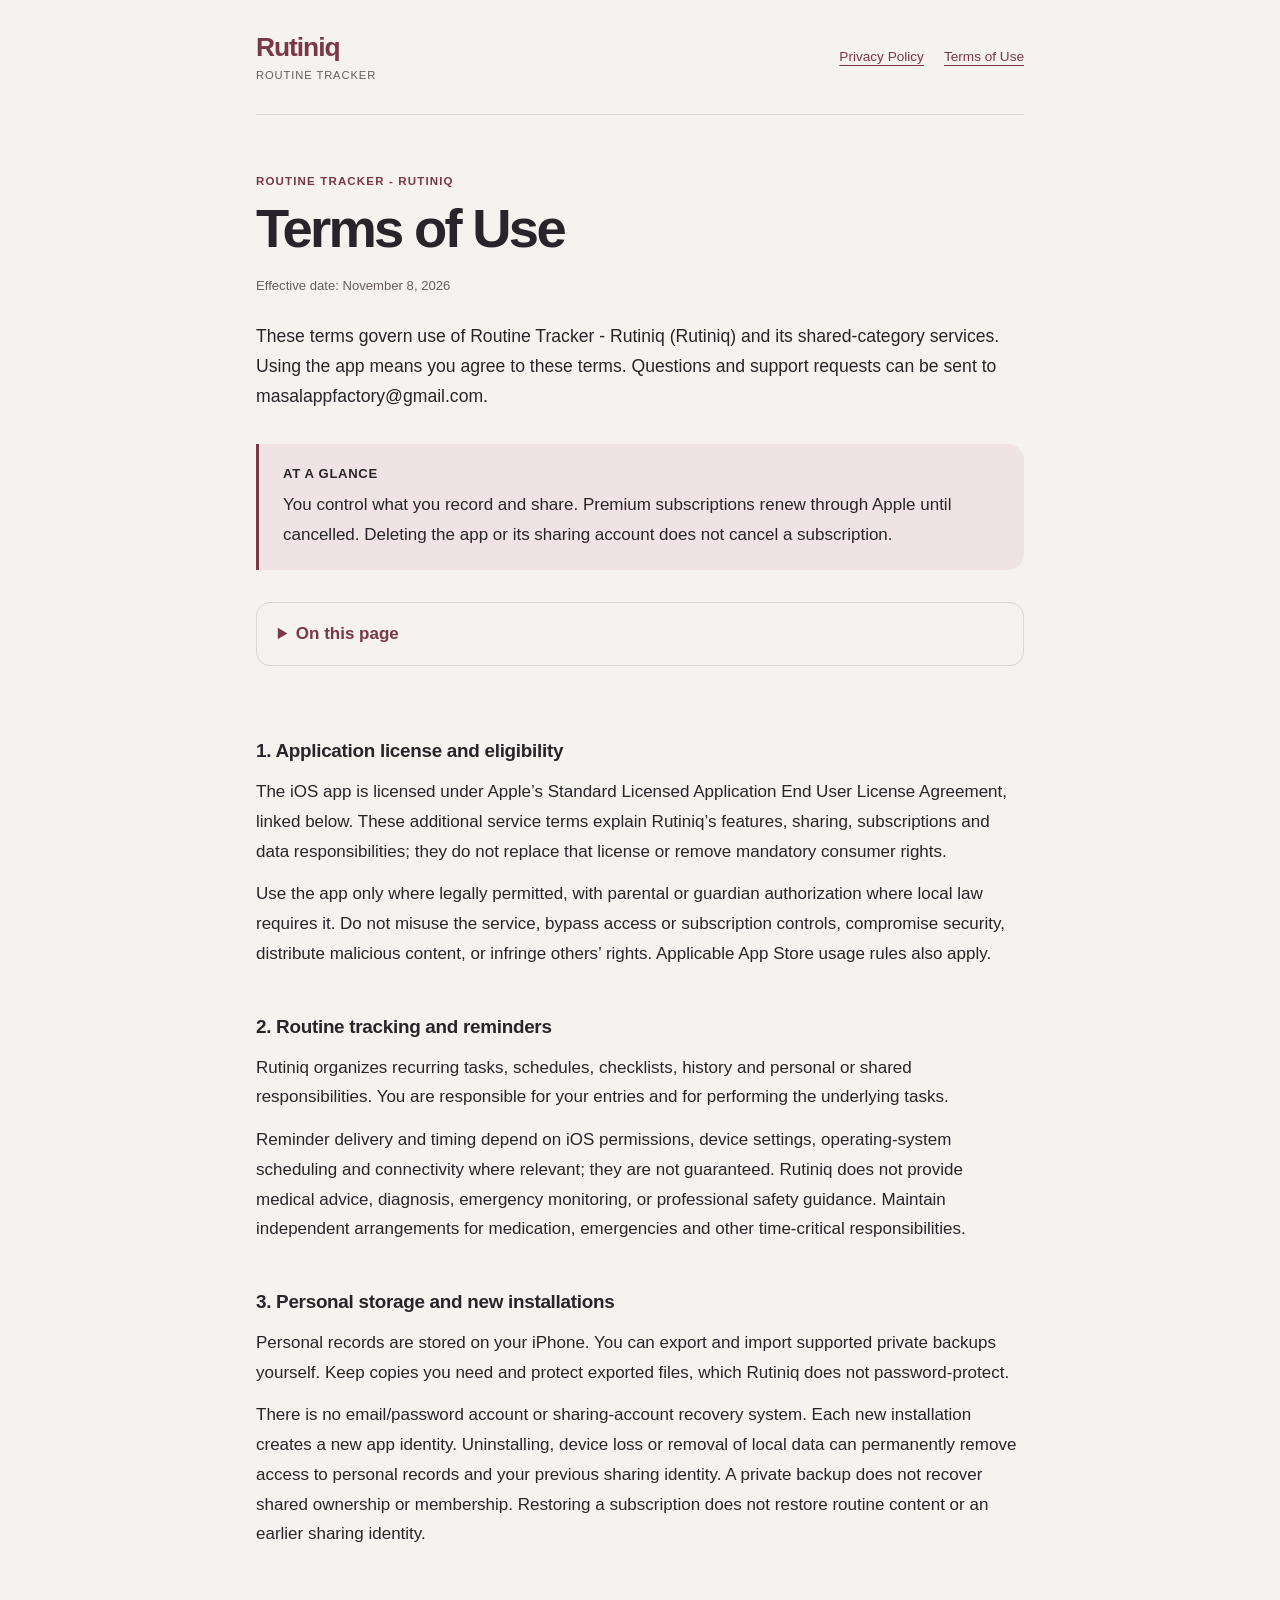
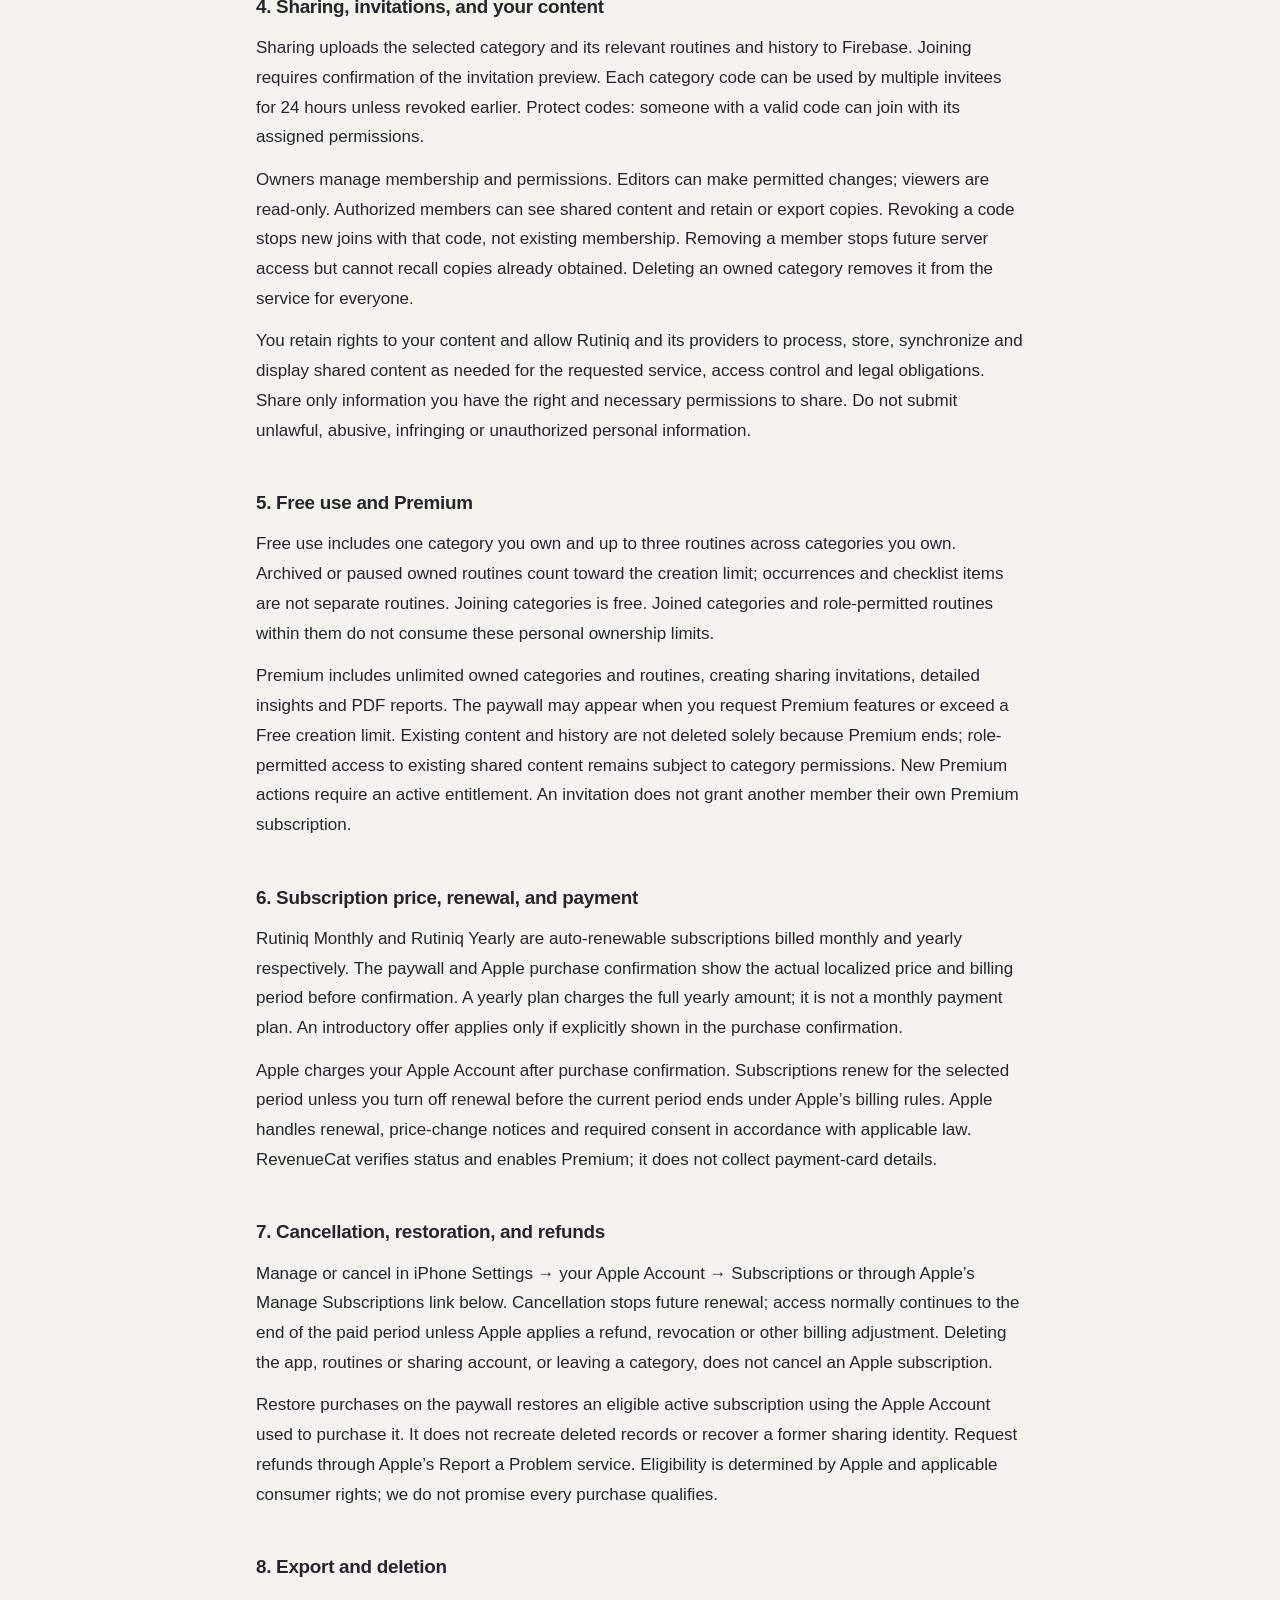
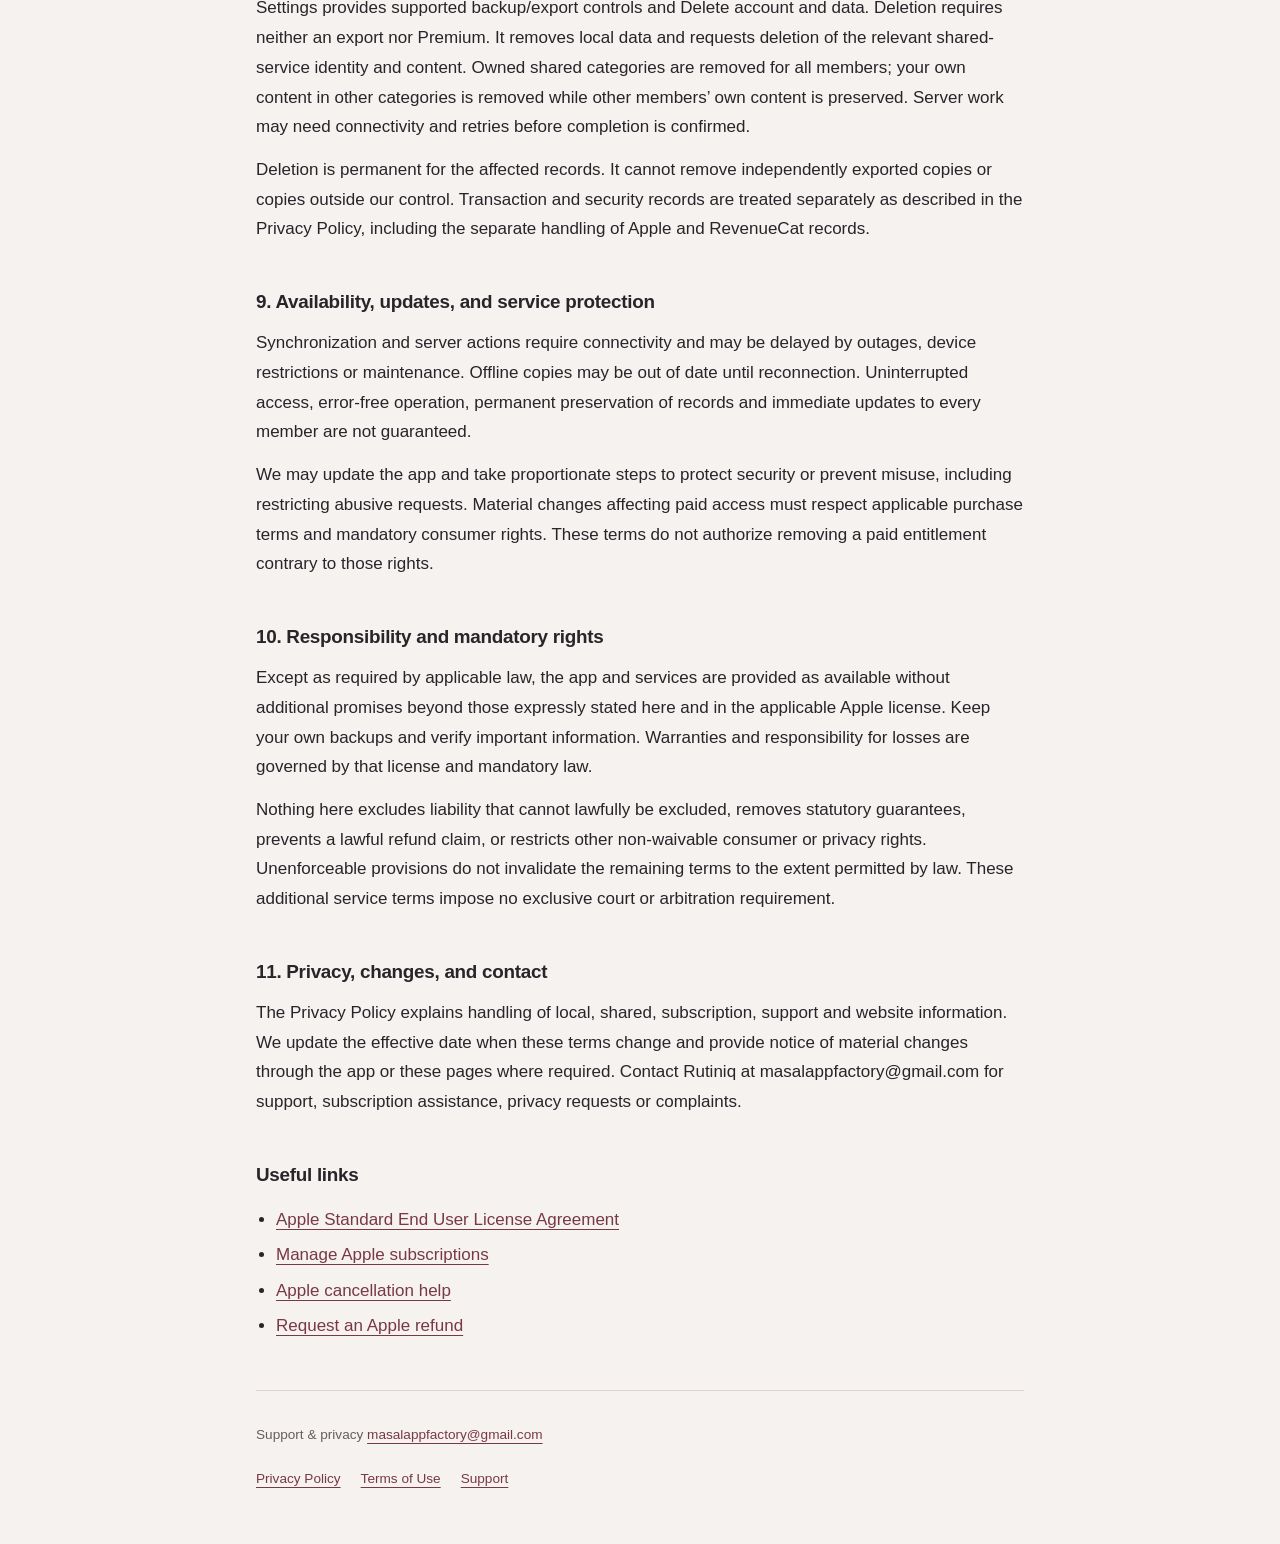
==== terms-of-use.html @ 25b2b16c "Publish complete Rutiniq legal documents and support pages" ====
<!doctype html>
<html lang="en">
<head>
<meta charset="utf-8">
<meta name="viewport" content="width=device-width,initial-scale=1">
<meta name="color-scheme" content="light dark">
<meta name="description" content="These terms govern use of Routine Tracker - Rutiniq (Rutiniq) and its shared-category services. Using the app means you agree to these terms. Questions and support requests can be sent to masalappfactory@gmail.com.">
<meta name="referrer" content="no-referrer">
<title>Terms of Use — Routine Tracker - Rutiniq</title>
<link rel="stylesheet" href="style.css">
</head>
<body>
<a class="skip" href="#main">Skip to content</a>
<header><a class="brand" href="index.html">Rutiniq<span>Routine Tracker</span></a><nav aria-label="Legal documents"><a href="privacy-policy.html">Privacy Policy</a><a href="terms-of-use.html">Terms of Use</a></nav></header>
<main id="main"><p class="eyebrow">Routine Tracker - Rutiniq</p><h1>Terms of Use</h1><p class="date">Effective date: <time datetime="2026-11-08">November 8, 2026</time></p><p class="intro">These terms govern use of Routine Tracker - Rutiniq (Rutiniq) and its shared-category services. Using the app means you agree to these terms. Questions and support requests can be sent to masalappfactory@gmail.com.</p><aside class="summary"><h2>At a glance</h2><p>You control what you record and share. Premium subscriptions renew through Apple until cancelled. Deleting the app or its sharing account does not cancel a subscription.</p></aside><details class="contents"><summary>On this page</summary><ol><li><a href="#license">1. Application license and eligibility</a></li><li><a href="#purpose">2. Routine tracking and reminders</a></li><li><a href="#storage">3. Personal storage and new installations</a></li><li><a href="#sharing">4. Sharing, invitations, and your content</a></li><li><a href="#plans">5. Free use and Premium</a></li><li><a href="#billing">6. Subscription price, renewal, and payment</a></li><li><a href="#cancel">7. Cancellation, restoration, and refunds</a></li><li><a href="#deletion">8. Export and deletion</a></li><li><a href="#availability">9. Availability, updates, and service protection</a></li><li><a href="#rights">10. Responsibility and mandatory rights</a></li><li><a href="#contact">11. Privacy, changes, and contact</a></li></ol></details><section id="license"><h2>1. Application license and eligibility</h2><p>The iOS app is licensed under Apple’s Standard Licensed Application End User License Agreement, linked below. These additional service terms explain Rutiniq’s features, sharing, subscriptions and data responsibilities; they do not replace that license or remove mandatory consumer rights.</p><p>Use the app only where legally permitted, with parental or guardian authorization where local law requires it. Do not misuse the service, bypass access or subscription controls, compromise security, distribute malicious content, or infringe others’ rights. Applicable App Store usage rules also apply.</p></section><section id="purpose"><h2>2. Routine tracking and reminders</h2><p>Rutiniq organizes recurring tasks, schedules, checklists, history and personal or shared responsibilities. You are responsible for your entries and for performing the underlying tasks.</p><p>Reminder delivery and timing depend on iOS permissions, device settings, operating-system scheduling and connectivity where relevant; they are not guaranteed. Rutiniq does not provide medical advice, diagnosis, emergency monitoring, or professional safety guidance. Maintain independent arrangements for medication, emergencies and other time-critical responsibilities.</p></section><section id="storage"><h2>3. Personal storage and new installations</h2><p>Personal records are stored on your iPhone. You can export and import supported private backups yourself. Keep copies you need and protect exported files, which Rutiniq does not password-protect.</p><p>There is no email/password account or sharing-account recovery system. Each new installation creates a new app identity. Uninstalling, device loss or removal of local data can permanently remove access to personal records and your previous sharing identity. A private backup does not recover shared ownership or membership. Restoring a subscription does not restore routine content or an earlier sharing identity.</p></section><section id="sharing"><h2>4. Sharing, invitations, and your content</h2><p>Sharing uploads the selected category and its relevant routines and history to Firebase. Joining requires confirmation of the invitation preview. Each category code can be used by multiple invitees for 24 hours unless revoked earlier. Protect codes: someone with a valid code can join with its assigned permissions.</p><p>Owners manage membership and permissions. Editors can make permitted changes; viewers are read-only. Authorized members can see shared content and retain or export copies. Revoking a code stops new joins with that code, not existing membership. Removing a member stops future server access but cannot recall copies already obtained. Deleting an owned category removes it from the service for everyone.</p><p>You retain rights to your content and allow Rutiniq and its providers to process, store, synchronize and display shared content as needed for the requested service, access control and legal obligations. Share only information you have the right and necessary permissions to share. Do not submit unlawful, abusive, infringing or unauthorized personal information.</p></section><section id="plans"><h2>5. Free use and Premium</h2><p>Free use includes one category you own and up to three routines across categories you own. Archived or paused owned routines count toward the creation limit; occurrences and checklist items are not separate routines. Joining categories is free. Joined categories and role-permitted routines within them do not consume these personal ownership limits.</p><p>Premium includes unlimited owned categories and routines, creating sharing invitations, detailed insights and PDF reports. The paywall may appear when you request Premium features or exceed a Free creation limit. Existing content and history are not deleted solely because Premium ends; role-permitted access to existing shared content remains subject to category permissions. New Premium actions require an active entitlement. An invitation does not grant another member their own Premium subscription.</p></section><section id="billing"><h2>6. Subscription price, renewal, and payment</h2><p>Rutiniq Monthly and Rutiniq Yearly are auto-renewable subscriptions billed monthly and yearly respectively. The paywall and Apple purchase confirmation show the actual localized price and billing period before confirmation. A yearly plan charges the full yearly amount; it is not a monthly payment plan. An introductory offer applies only if explicitly shown in the purchase confirmation.</p><p>Apple charges your Apple Account after purchase confirmation. Subscriptions renew for the selected period unless you turn off renewal before the current period ends under Apple’s billing rules. Apple handles renewal, price-change notices and required consent in accordance with applicable law. RevenueCat verifies status and enables Premium; it does not collect payment-card details.</p></section><section id="cancel"><h2>7. Cancellation, restoration, and refunds</h2><p>Manage or cancel in iPhone Settings → your Apple Account → Subscriptions or through Apple’s Manage Subscriptions link below. Cancellation stops future renewal; access normally continues to the end of the paid period unless Apple applies a refund, revocation or other billing adjustment. Deleting the app, routines or sharing account, or leaving a category, does not cancel an Apple subscription.</p><p>Restore purchases on the paywall restores an eligible active subscription using the Apple Account used to purchase it. It does not recreate deleted records or recover a former sharing identity. Request refunds through Apple’s Report a Problem service. Eligibility is determined by Apple and applicable consumer rights; we do not promise every purchase qualifies.</p></section><section id="deletion"><h2>8. Export and deletion</h2><p>Settings provides supported backup/export controls and Delete account and data. Deletion requires neither an export nor Premium. It removes local data and requests deletion of the relevant shared-service identity and content. Owned shared categories are removed for all members; your own content in other categories is removed while other members’ own content is preserved. Server work may need connectivity and retries before completion is confirmed.</p><p>Deletion is permanent for the affected records. It cannot remove independently exported copies or copies outside our control. Transaction and security records are treated separately as described in the Privacy Policy, including the separate handling of Apple and RevenueCat records.</p></section><section id="availability"><h2>9. Availability, updates, and service protection</h2><p>Synchronization and server actions require connectivity and may be delayed by outages, device restrictions or maintenance. Offline copies may be out of date until reconnection. Uninterrupted access, error-free operation, permanent preservation of records and immediate updates to every member are not guaranteed.</p><p>We may update the app and take proportionate steps to protect security or prevent misuse, including restricting abusive requests. Material changes affecting paid access must respect applicable purchase terms and mandatory consumer rights. These terms do not authorize removing a paid entitlement contrary to those rights.</p></section><section id="rights"><h2>10. Responsibility and mandatory rights</h2><p>Except as required by applicable law, the app and services are provided as available without additional promises beyond those expressly stated here and in the applicable Apple license. Keep your own backups and verify important information. Warranties and responsibility for losses are governed by that license and mandatory law.</p><p>Nothing here excludes liability that cannot lawfully be excluded, removes statutory guarantees, prevents a lawful refund claim, or restricts other non-waivable consumer or privacy rights. Unenforceable provisions do not invalidate the remaining terms to the extent permitted by law. These additional service terms impose no exclusive court or arbitration requirement.</p></section><section id="contact"><h2>11. Privacy, changes, and contact</h2><p>The Privacy Policy explains handling of local, shared, subscription, support and website information. We update the effective date when these terms change and provide notice of material changes through the app or these pages where required. Contact Rutiniq at masalappfactory@gmail.com for support, subscription assistance, privacy requests or complaints.</p></section><section id="useful-links"><h2>Useful links</h2><ul><li><a href="https://www.apple.com/legal/internet-services/itunes/dev/stdeula/" rel="noreferrer">Apple Standard End User License Agreement</a></li><li><a href="https://apps.apple.com/account/subscriptions" rel="noreferrer">Manage Apple subscriptions</a></li><li><a href="https://support.apple.com/en-us/118428" rel="noreferrer">Apple cancellation help</a></li><li><a href="https://reportaproblem.apple.com/" rel="noreferrer">Request an Apple refund</a></li></ul></section></main>
<footer><p>Support &amp; privacy <a href="mailto:masalappfactory@gmail.com">masalappfactory@gmail.com</a></p><nav aria-label="Footer"><a href="privacy-policy.html">Privacy Policy</a><a href="terms-of-use.html">Terms of Use</a><a href="index.html">Support</a></nav></footer>
</body>
</html>
---- style.css ----
:root{color-scheme:light dark;--bg:#f5f2ef;--surface:#fffdfa;--ink:#27252a;--muted:#665c61;--accent:#793846;--line:#ded3d5;--wash:#efe3e5}
*{box-sizing:border-box}html{scroll-padding-top:1.5rem}body{margin:0;background:var(--bg);color:var(--ink);font:17px/1.75 -apple-system,BlinkMacSystemFont,"Segoe UI",sans-serif;-webkit-text-size-adjust:100%}a{color:var(--accent);text-underline-offset:4px;overflow-wrap:anywhere}a:hover{text-decoration-thickness:2px}a:focus-visible,summary:focus-visible{outline:3px solid var(--accent);outline-offset:5px;border-radius:3px}
header,main,footer{width:min(100% - 3rem,48rem);margin-inline:auto}header{display:flex;justify-content:space-between;align-items:center;gap:1rem;padding:2rem 0;border-bottom:1px solid var(--line)}.brand{display:flex;flex-direction:column;font-size:1.65rem;font-weight:750;line-height:1.15;letter-spacing:-.04em;text-decoration:none}.brand span{font-size:.7rem;font-weight:500;letter-spacing:.08em;margin-top:.4rem;text-transform:uppercase;color:var(--muted)}nav{display:flex;gap:1.25rem;flex-wrap:wrap;font-size:.85rem}nav a{padding:.3rem 0}
main{padding:3.5rem 0 2rem}.eyebrow{text-transform:uppercase;letter-spacing:.1em;font-size:.72rem;font-weight:650;color:var(--accent);margin:0 0 .6rem}h1{font-size:clamp(2.2rem,7vw,3.4rem);line-height:1.08;letter-spacing:-.05em;margin:0 0 1rem}h2{font-size:1.18rem;line-height:1.4;letter-spacing:-.015em;margin:0 0 .8rem}p{margin:.8rem 0}p.date{font-size:.82rem;color:var(--muted);margin-bottom:1.5rem}.intro{font-size:1.1rem;line-height:1.7}.summary{background:var(--wash);border-left:3px solid var(--accent);padding:1.3rem 1.5rem;border-radius:0 16px 16px 0;margin:2rem 0}.summary h2{font-size:.82rem;letter-spacing:.05em;text-transform:uppercase;margin:0}.summary p{margin:.45rem 0 0}.contents{border:1px solid var(--line);border-radius:14px;padding:1rem 1.3rem;margin-bottom:2.5rem}.contents summary{cursor:pointer;font-weight:600;color:var(--accent)}.contents ol{list-style:none;padding-left:0;font-size:.9rem}.contents li{margin:.45rem 0}section{padding-top:2rem;scroll-margin-top:1rem}ul{padding-left:1.25rem}li{margin:.35rem 0}footer{padding:2rem 0 3rem;border-top:1px solid var(--line);font-size:.85rem;color:var(--muted)}footer p{margin:0 0 1rem}.document-links{display:grid;grid-template-columns:1fr 1fr;gap:1rem;margin:2rem 0}.document-links>a{padding:1.5rem;background:var(--surface);border:1px solid var(--line);border-radius:18px;text-decoration:none}.document-links p{color:var(--muted);font-size:.95rem}.skip{position:absolute;left:1rem;top:-5rem;padding:.6rem 1rem;background:var(--surface);z-index:1}.skip:focus{top:1rem}
@media(prefers-color-scheme:dark){:root{--bg:#1c1a1c;--surface:#272227;--ink:#f2ede8;--muted:#beb0b6;--accent:#e1acba;--line:#493840;--wash:#35232c}}
@media(max-width:520px){header,main,footer{width:calc(100% - 2.5rem)}header{align-items:flex-start;padding:1.5rem 0;flex-direction:column;gap:1rem}main{padding-top:2.5rem}nav{gap:1rem}.document-links{grid-template-columns:1fr}.summary{padding:1.1rem}}
@media(prefers-reduced-motion:no-preference){html{scroll-behavior:smooth}}
@media print{body{background:white;color:black;font-size:11pt}header,.contents,.skip,footer nav{display:none}main,footer{width:100%;padding-top:0}.summary{background:none;border:1px solid #999}a{color:inherit}section{break-inside:avoid-page}h2{break-after:avoid}}
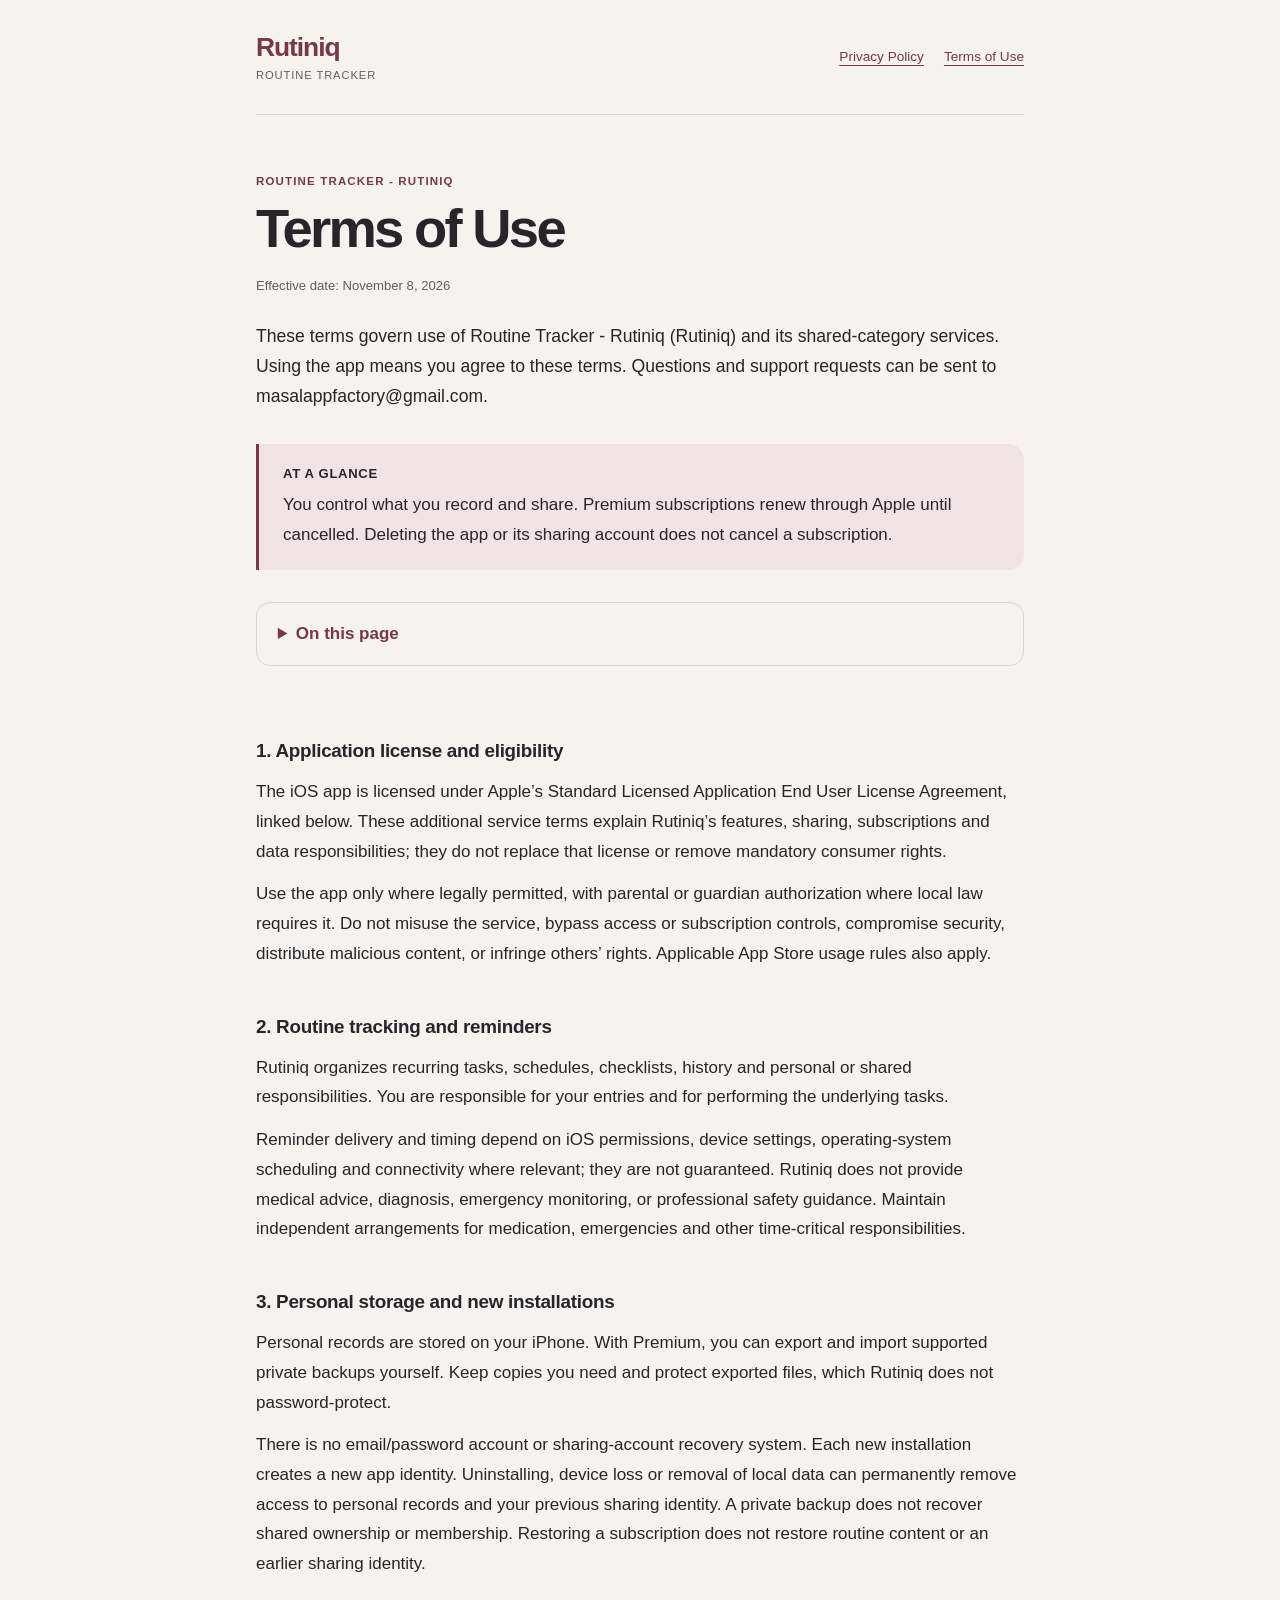
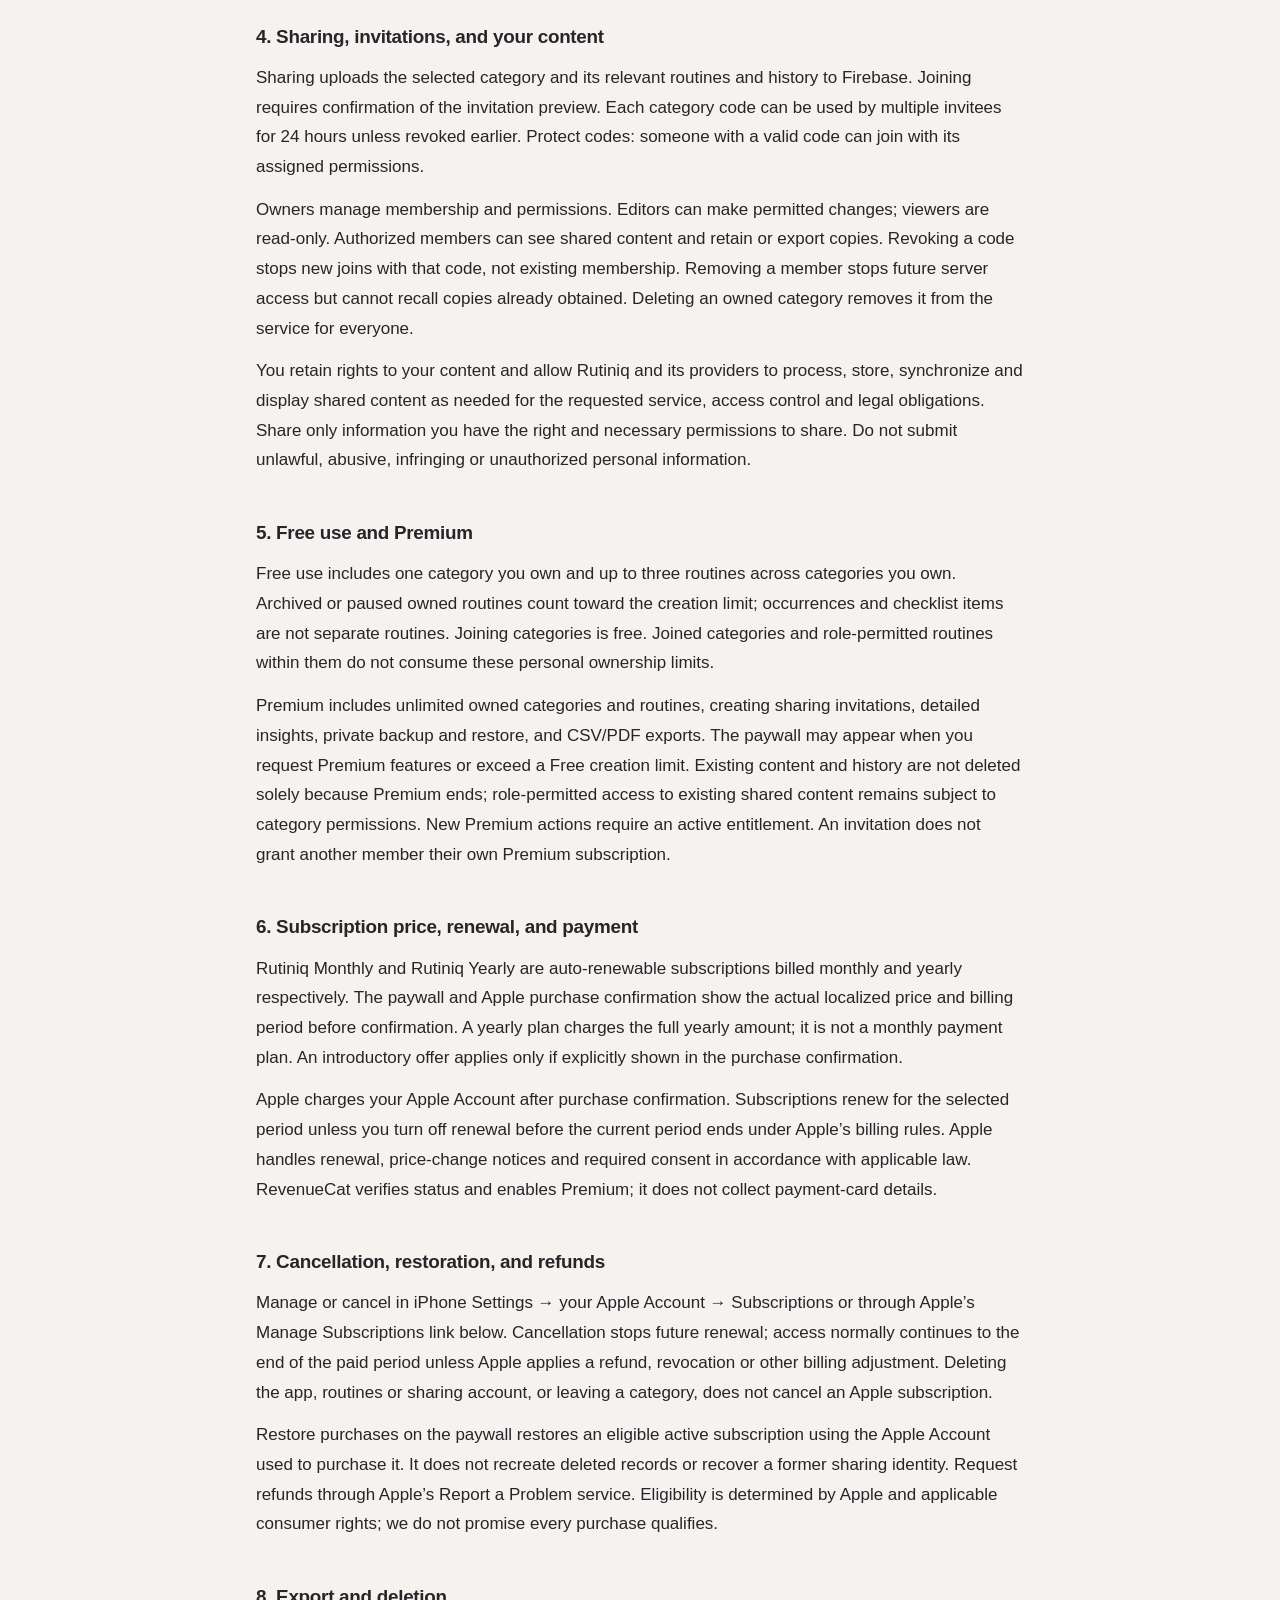
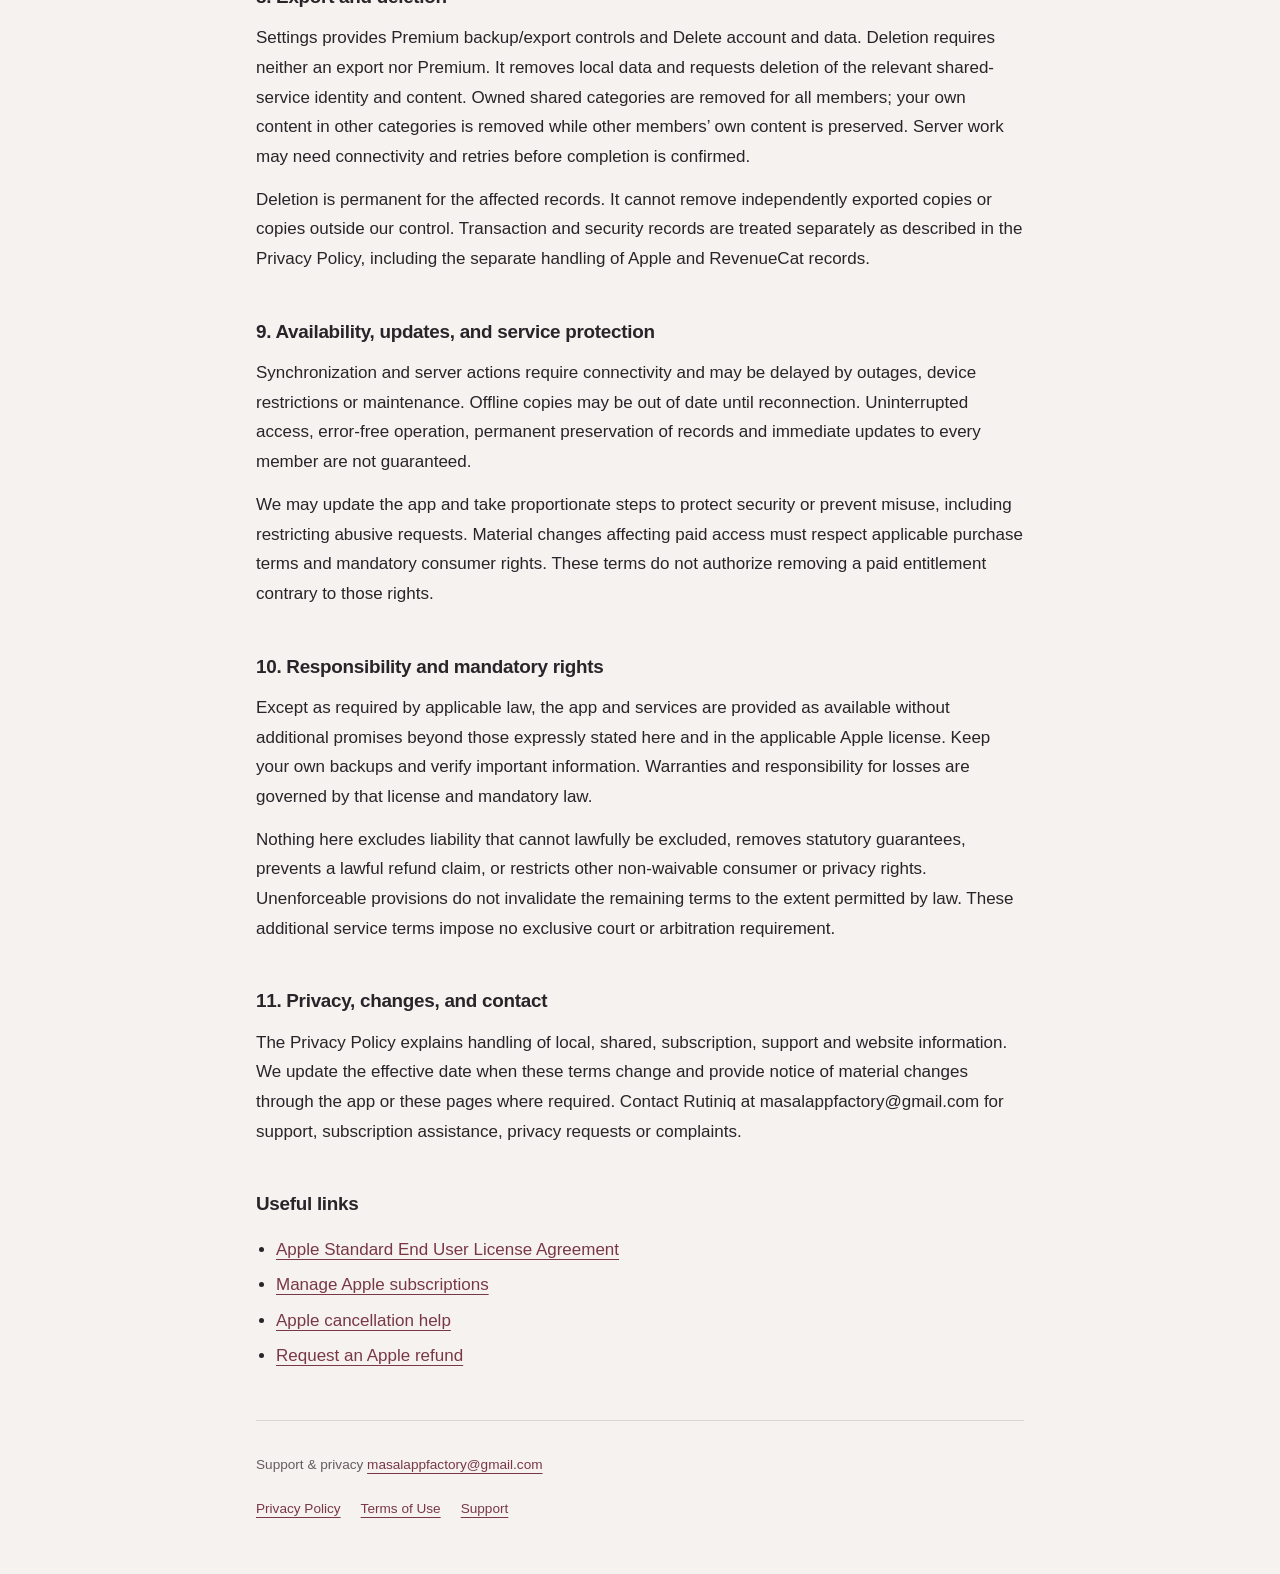
==== commit 744d9ad5: "Clarify Premium backup, restore and CSV access" ====
--- a/terms-of-use.html
+++ b/terms-of-use.html
@@ -12,7 +12,7 @@
 <body>
 <a class="skip" href="#main">Skip to content</a>
 <header><a class="brand" href="index.html">Rutiniq<span>Routine Tracker</span></a><nav aria-label="Legal documents"><a href="privacy-policy.html">Privacy Policy</a><a href="terms-of-use.html">Terms of Use</a></nav></header>
-<main id="main"><p class="eyebrow">Routine Tracker - Rutiniq</p><h1>Terms of Use</h1><p class="date">Effective date: <time datetime="2026-11-08">November 8, 2026</time></p><p class="intro">These terms govern use of Routine Tracker - Rutiniq (Rutiniq) and its shared-category services. Using the app means you agree to these terms. Questions and support requests can be sent to masalappfactory@gmail.com.</p><aside class="summary"><h2>At a glance</h2><p>You control what you record and share. Premium subscriptions renew through Apple until cancelled. Deleting the app or its sharing account does not cancel a subscription.</p></aside><details class="contents"><summary>On this page</summary><ol><li><a href="#license">1. Application license and eligibility</a></li><li><a href="#purpose">2. Routine tracking and reminders</a></li><li><a href="#storage">3. Personal storage and new installations</a></li><li><a href="#sharing">4. Sharing, invitations, and your content</a></li><li><a href="#plans">5. Free use and Premium</a></li><li><a href="#billing">6. Subscription price, renewal, and payment</a></li><li><a href="#cancel">7. Cancellation, restoration, and refunds</a></li><li><a href="#deletion">8. Export and deletion</a></li><li><a href="#availability">9. Availability, updates, and service protection</a></li><li><a href="#rights">10. Responsibility and mandatory rights</a></li><li><a href="#contact">11. Privacy, changes, and contact</a></li></ol></details><section id="license"><h2>1. Application license and eligibility</h2><p>The iOS app is licensed under Apple’s Standard Licensed Application End User License Agreement, linked below. These additional service terms explain Rutiniq’s features, sharing, subscriptions and data responsibilities; they do not replace that license or remove mandatory consumer rights.</p><p>Use the app only where legally permitted, with parental or guardian authorization where local law requires it. Do not misuse the service, bypass access or subscription controls, compromise security, distribute malicious content, or infringe others’ rights. Applicable App Store usage rules also apply.</p></section><section id="purpose"><h2>2. Routine tracking and reminders</h2><p>Rutiniq organizes recurring tasks, schedules, checklists, history and personal or shared responsibilities. You are responsible for your entries and for performing the underlying tasks.</p><p>Reminder delivery and timing depend on iOS permissions, device settings, operating-system scheduling and connectivity where relevant; they are not guaranteed. Rutiniq does not provide medical advice, diagnosis, emergency monitoring, or professional safety guidance. Maintain independent arrangements for medication, emergencies and other time-critical responsibilities.</p></section><section id="storage"><h2>3. Personal storage and new installations</h2><p>Personal records are stored on your iPhone. You can export and import supported private backups yourself. Keep copies you need and protect exported files, which Rutiniq does not password-protect.</p><p>There is no email/password account or sharing-account recovery system. Each new installation creates a new app identity. Uninstalling, device loss or removal of local data can permanently remove access to personal records and your previous sharing identity. A private backup does not recover shared ownership or membership. Restoring a subscription does not restore routine content or an earlier sharing identity.</p></section><section id="sharing"><h2>4. Sharing, invitations, and your content</h2><p>Sharing uploads the selected category and its relevant routines and history to Firebase. Joining requires confirmation of the invitation preview. Each category code can be used by multiple invitees for 24 hours unless revoked earlier. Protect codes: someone with a valid code can join with its assigned permissions.</p><p>Owners manage membership and permissions. Editors can make permitted changes; viewers are read-only. Authorized members can see shared content and retain or export copies. Revoking a code stops new joins with that code, not existing membership. Removing a member stops future server access but cannot recall copies already obtained. Deleting an owned category removes it from the service for everyone.</p><p>You retain rights to your content and allow Rutiniq and its providers to process, store, synchronize and display shared content as needed for the requested service, access control and legal obligations. Share only information you have the right and necessary permissions to share. Do not submit unlawful, abusive, infringing or unauthorized personal information.</p></section><section id="plans"><h2>5. Free use and Premium</h2><p>Free use includes one category you own and up to three routines across categories you own. Archived or paused owned routines count toward the creation limit; occurrences and checklist items are not separate routines. Joining categories is free. Joined categories and role-permitted routines within them do not consume these personal ownership limits.</p><p>Premium includes unlimited owned categories and routines, creating sharing invitations, detailed insights and PDF reports. The paywall may appear when you request Premium features or exceed a Free creation limit. Existing content and history are not deleted solely because Premium ends; role-permitted access to existing shared content remains subject to category permissions. New Premium actions require an active entitlement. An invitation does not grant another member their own Premium subscription.</p></section><section id="billing"><h2>6. Subscription price, renewal, and payment</h2><p>Rutiniq Monthly and Rutiniq Yearly are auto-renewable subscriptions billed monthly and yearly respectively. The paywall and Apple purchase confirmation show the actual localized price and billing period before confirmation. A yearly plan charges the full yearly amount; it is not a monthly payment plan. An introductory offer applies only if explicitly shown in the purchase confirmation.</p><p>Apple charges your Apple Account after purchase confirmation. Subscriptions renew for the selected period unless you turn off renewal before the current period ends under Apple’s billing rules. Apple handles renewal, price-change notices and required consent in accordance with applicable law. RevenueCat verifies status and enables Premium; it does not collect payment-card details.</p></section><section id="cancel"><h2>7. Cancellation, restoration, and refunds</h2><p>Manage or cancel in iPhone Settings → your Apple Account → Subscriptions or through Apple’s Manage Subscriptions link below. Cancellation stops future renewal; access normally continues to the end of the paid period unless Apple applies a refund, revocation or other billing adjustment. Deleting the app, routines or sharing account, or leaving a category, does not cancel an Apple subscription.</p><p>Restore purchases on the paywall restores an eligible active subscription using the Apple Account used to purchase it. It does not recreate deleted records or recover a former sharing identity. Request refunds through Apple’s Report a Problem service. Eligibility is determined by Apple and applicable consumer rights; we do not promise every purchase qualifies.</p></section><section id="deletion"><h2>8. Export and deletion</h2><p>Settings provides supported backup/export controls and Delete account and data. Deletion requires neither an export nor Premium. It removes local data and requests deletion of the relevant shared-service identity and content. Owned shared categories are removed for all members; your own content in other categories is removed while other members’ own content is preserved. Server work may need connectivity and retries before completion is confirmed.</p><p>Deletion is permanent for the affected records. It cannot remove independently exported copies or copies outside our control. Transaction and security records are treated separately as described in the Privacy Policy, including the separate handling of Apple and RevenueCat records.</p></section><section id="availability"><h2>9. Availability, updates, and service protection</h2><p>Synchronization and server actions require connectivity and may be delayed by outages, device restrictions or maintenance. Offline copies may be out of date until reconnection. Uninterrupted access, error-free operation, permanent preservation of records and immediate updates to every member are not guaranteed.</p><p>We may update the app and take proportionate steps to protect security or prevent misuse, including restricting abusive requests. Material changes affecting paid access must respect applicable purchase terms and mandatory consumer rights. These terms do not authorize removing a paid entitlement contrary to those rights.</p></section><section id="rights"><h2>10. Responsibility and mandatory rights</h2><p>Except as required by applicable law, the app and services are provided as available without additional promises beyond those expressly stated here and in the applicable Apple license. Keep your own backups and verify important information. Warranties and responsibility for losses are governed by that license and mandatory law.</p><p>Nothing here excludes liability that cannot lawfully be excluded, removes statutory guarantees, prevents a lawful refund claim, or restricts other non-waivable consumer or privacy rights. Unenforceable provisions do not invalidate the remaining terms to the extent permitted by law. These additional service terms impose no exclusive court or arbitration requirement.</p></section><section id="contact"><h2>11. Privacy, changes, and contact</h2><p>The Privacy Policy explains handling of local, shared, subscription, support and website information. We update the effective date when these terms change and provide notice of material changes through the app or these pages where required. Contact Rutiniq at masalappfactory@gmail.com for support, subscription assistance, privacy requests or complaints.</p></section><section id="useful-links"><h2>Useful links</h2><ul><li><a href="https://www.apple.com/legal/internet-services/itunes/dev/stdeula/" rel="noreferrer">Apple Standard End User License Agreement</a></li><li><a href="https://apps.apple.com/account/subscriptions" rel="noreferrer">Manage Apple subscriptions</a></li><li><a href="https://support.apple.com/en-us/118428" rel="noreferrer">Apple cancellation help</a></li><li><a href="https://reportaproblem.apple.com/" rel="noreferrer">Request an Apple refund</a></li></ul></section></main>
+<main id="main"><p class="eyebrow">Routine Tracker - Rutiniq</p><h1>Terms of Use</h1><p class="date">Effective date: <time datetime="2026-11-08">November 8, 2026</time></p><p class="intro">These terms govern use of Routine Tracker - Rutiniq (Rutiniq) and its shared-category services. Using the app means you agree to these terms. Questions and support requests can be sent to masalappfactory@gmail.com.</p><aside class="summary"><h2>At a glance</h2><p>You control what you record and share. Premium subscriptions renew through Apple until cancelled. Deleting the app or its sharing account does not cancel a subscription.</p></aside><details class="contents"><summary>On this page</summary><ol><li><a href="#license">1. Application license and eligibility</a></li><li><a href="#purpose">2. Routine tracking and reminders</a></li><li><a href="#storage">3. Personal storage and new installations</a></li><li><a href="#sharing">4. Sharing, invitations, and your content</a></li><li><a href="#plans">5. Free use and Premium</a></li><li><a href="#billing">6. Subscription price, renewal, and payment</a></li><li><a href="#cancel">7. Cancellation, restoration, and refunds</a></li><li><a href="#deletion">8. Export and deletion</a></li><li><a href="#availability">9. Availability, updates, and service protection</a></li><li><a href="#rights">10. Responsibility and mandatory rights</a></li><li><a href="#contact">11. Privacy, changes, and contact</a></li></ol></details><section id="license"><h2>1. Application license and eligibility</h2><p>The iOS app is licensed under Apple’s Standard Licensed Application End User License Agreement, linked below. These additional service terms explain Rutiniq’s features, sharing, subscriptions and data responsibilities; they do not replace that license or remove mandatory consumer rights.</p><p>Use the app only where legally permitted, with parental or guardian authorization where local law requires it. Do not misuse the service, bypass access or subscription controls, compromise security, distribute malicious content, or infringe others’ rights. Applicable App Store usage rules also apply.</p></section><section id="purpose"><h2>2. Routine tracking and reminders</h2><p>Rutiniq organizes recurring tasks, schedules, checklists, history and personal or shared responsibilities. You are responsible for your entries and for performing the underlying tasks.</p><p>Reminder delivery and timing depend on iOS permissions, device settings, operating-system scheduling and connectivity where relevant; they are not guaranteed. Rutiniq does not provide medical advice, diagnosis, emergency monitoring, or professional safety guidance. Maintain independent arrangements for medication, emergencies and other time-critical responsibilities.</p></section><section id="storage"><h2>3. Personal storage and new installations</h2><p>Personal records are stored on your iPhone. With Premium, you can export and import supported private backups yourself. Keep copies you need and protect exported files, which Rutiniq does not password-protect.</p><p>There is no email/password account or sharing-account recovery system. Each new installation creates a new app identity. Uninstalling, device loss or removal of local data can permanently remove access to personal records and your previous sharing identity. A private backup does not recover shared ownership or membership. Restoring a subscription does not restore routine content or an earlier sharing identity.</p></section><section id="sharing"><h2>4. Sharing, invitations, and your content</h2><p>Sharing uploads the selected category and its relevant routines and history to Firebase. Joining requires confirmation of the invitation preview. Each category code can be used by multiple invitees for 24 hours unless revoked earlier. Protect codes: someone with a valid code can join with its assigned permissions.</p><p>Owners manage membership and permissions. Editors can make permitted changes; viewers are read-only. Authorized members can see shared content and retain or export copies. Revoking a code stops new joins with that code, not existing membership. Removing a member stops future server access but cannot recall copies already obtained. Deleting an owned category removes it from the service for everyone.</p><p>You retain rights to your content and allow Rutiniq and its providers to process, store, synchronize and display shared content as needed for the requested service, access control and legal obligations. Share only information you have the right and necessary permissions to share. Do not submit unlawful, abusive, infringing or unauthorized personal information.</p></section><section id="plans"><h2>5. Free use and Premium</h2><p>Free use includes one category you own and up to three routines across categories you own. Archived or paused owned routines count toward the creation limit; occurrences and checklist items are not separate routines. Joining categories is free. Joined categories and role-permitted routines within them do not consume these personal ownership limits.</p><p>Premium includes unlimited owned categories and routines, creating sharing invitations, detailed insights, private backup and restore, and CSV/PDF exports. The paywall may appear when you request Premium features or exceed a Free creation limit. Existing content and history are not deleted solely because Premium ends; role-permitted access to existing shared content remains subject to category permissions. New Premium actions require an active entitlement. An invitation does not grant another member their own Premium subscription.</p></section><section id="billing"><h2>6. Subscription price, renewal, and payment</h2><p>Rutiniq Monthly and Rutiniq Yearly are auto-renewable subscriptions billed monthly and yearly respectively. The paywall and Apple purchase confirmation show the actual localized price and billing period before confirmation. A yearly plan charges the full yearly amount; it is not a monthly payment plan. An introductory offer applies only if explicitly shown in the purchase confirmation.</p><p>Apple charges your Apple Account after purchase confirmation. Subscriptions renew for the selected period unless you turn off renewal before the current period ends under Apple’s billing rules. Apple handles renewal, price-change notices and required consent in accordance with applicable law. RevenueCat verifies status and enables Premium; it does not collect payment-card details.</p></section><section id="cancel"><h2>7. Cancellation, restoration, and refunds</h2><p>Manage or cancel in iPhone Settings → your Apple Account → Subscriptions or through Apple’s Manage Subscriptions link below. Cancellation stops future renewal; access normally continues to the end of the paid period unless Apple applies a refund, revocation or other billing adjustment. Deleting the app, routines or sharing account, or leaving a category, does not cancel an Apple subscription.</p><p>Restore purchases on the paywall restores an eligible active subscription using the Apple Account used to purchase it. It does not recreate deleted records or recover a former sharing identity. Request refunds through Apple’s Report a Problem service. Eligibility is determined by Apple and applicable consumer rights; we do not promise every purchase qualifies.</p></section><section id="deletion"><h2>8. Export and deletion</h2><p>Settings provides Premium backup/export controls and Delete account and data. Deletion requires neither an export nor Premium. It removes local data and requests deletion of the relevant shared-service identity and content. Owned shared categories are removed for all members; your own content in other categories is removed while other members’ own content is preserved. Server work may need connectivity and retries before completion is confirmed.</p><p>Deletion is permanent for the affected records. It cannot remove independently exported copies or copies outside our control. Transaction and security records are treated separately as described in the Privacy Policy, including the separate handling of Apple and RevenueCat records.</p></section><section id="availability"><h2>9. Availability, updates, and service protection</h2><p>Synchronization and server actions require connectivity and may be delayed by outages, device restrictions or maintenance. Offline copies may be out of date until reconnection. Uninterrupted access, error-free operation, permanent preservation of records and immediate updates to every member are not guaranteed.</p><p>We may update the app and take proportionate steps to protect security or prevent misuse, including restricting abusive requests. Material changes affecting paid access must respect applicable purchase terms and mandatory consumer rights. These terms do not authorize removing a paid entitlement contrary to those rights.</p></section><section id="rights"><h2>10. Responsibility and mandatory rights</h2><p>Except as required by applicable law, the app and services are provided as available without additional promises beyond those expressly stated here and in the applicable Apple license. Keep your own backups and verify important information. Warranties and responsibility for losses are governed by that license and mandatory law.</p><p>Nothing here excludes liability that cannot lawfully be excluded, removes statutory guarantees, prevents a lawful refund claim, or restricts other non-waivable consumer or privacy rights. Unenforceable provisions do not invalidate the remaining terms to the extent permitted by law. These additional service terms impose no exclusive court or arbitration requirement.</p></section><section id="contact"><h2>11. Privacy, changes, and contact</h2><p>The Privacy Policy explains handling of local, shared, subscription, support and website information. We update the effective date when these terms change and provide notice of material changes through the app or these pages where required. Contact Rutiniq at masalappfactory@gmail.com for support, subscription assistance, privacy requests or complaints.</p></section><section id="useful-links"><h2>Useful links</h2><ul><li><a href="https://www.apple.com/legal/internet-services/itunes/dev/stdeula/" rel="noreferrer">Apple Standard End User License Agreement</a></li><li><a href="https://apps.apple.com/account/subscriptions" rel="noreferrer">Manage Apple subscriptions</a></li><li><a href="https://support.apple.com/en-us/118428" rel="noreferrer">Apple cancellation help</a></li><li><a href="https://reportaproblem.apple.com/" rel="noreferrer">Request an Apple refund</a></li></ul></section></main>
 <footer><p>Support &amp; privacy <a href="mailto:masalappfactory@gmail.com">masalappfactory@gmail.com</a></p><nav aria-label="Footer"><a href="privacy-policy.html">Privacy Policy</a><a href="terms-of-use.html">Terms of Use</a><a href="index.html">Support</a></nav></footer>
 </body>
 </html>
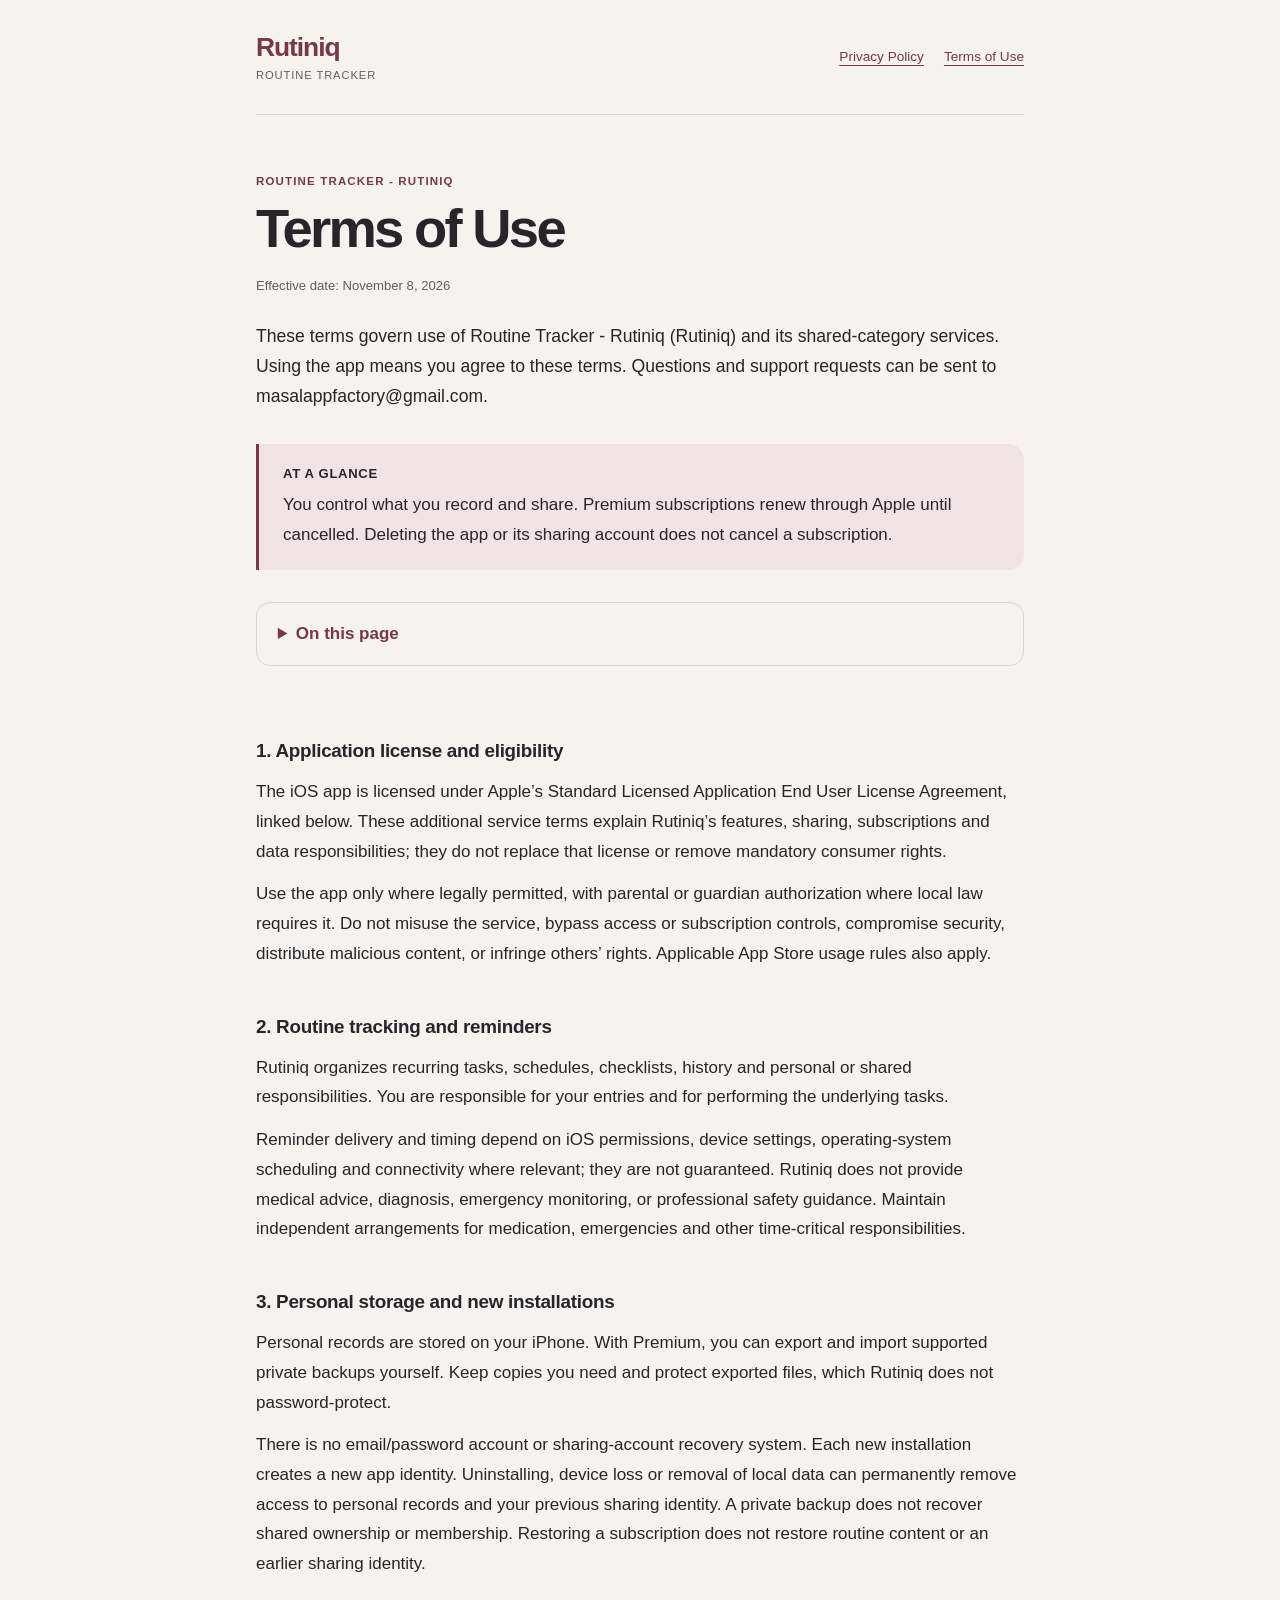
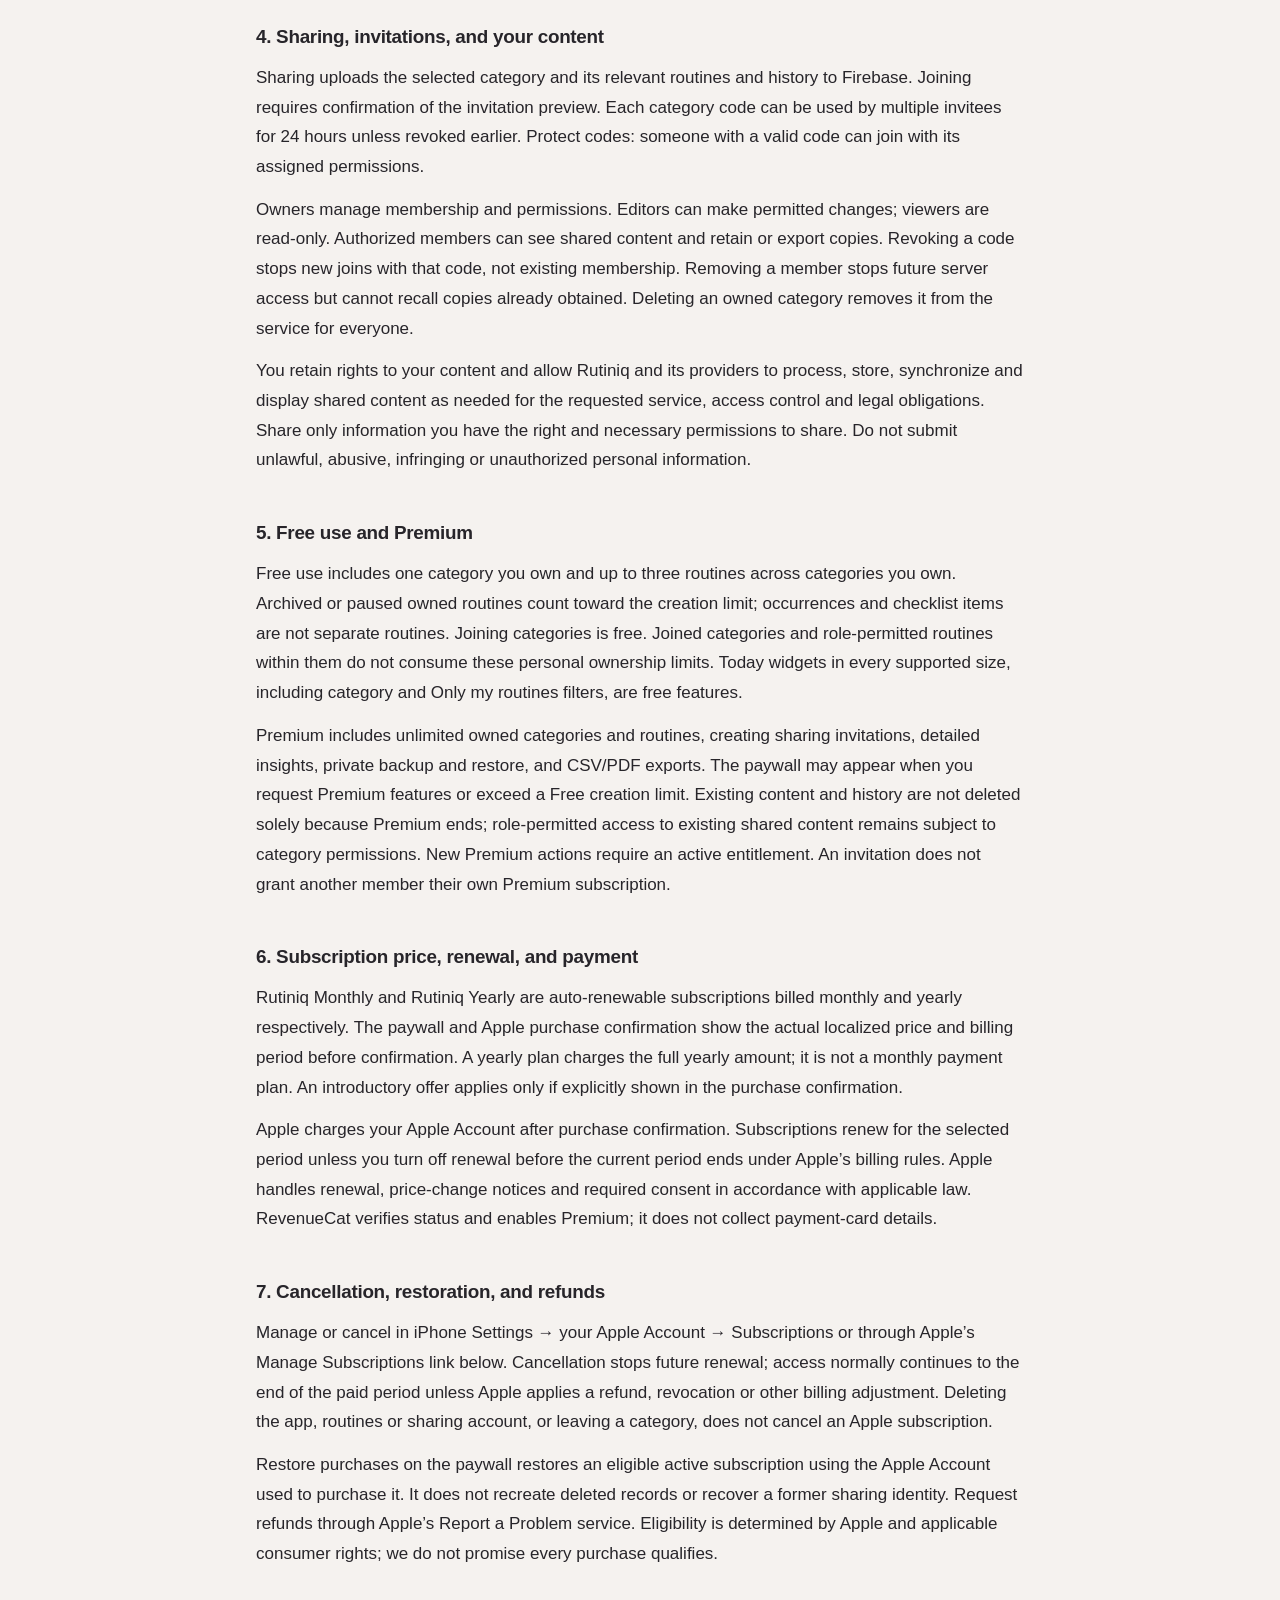
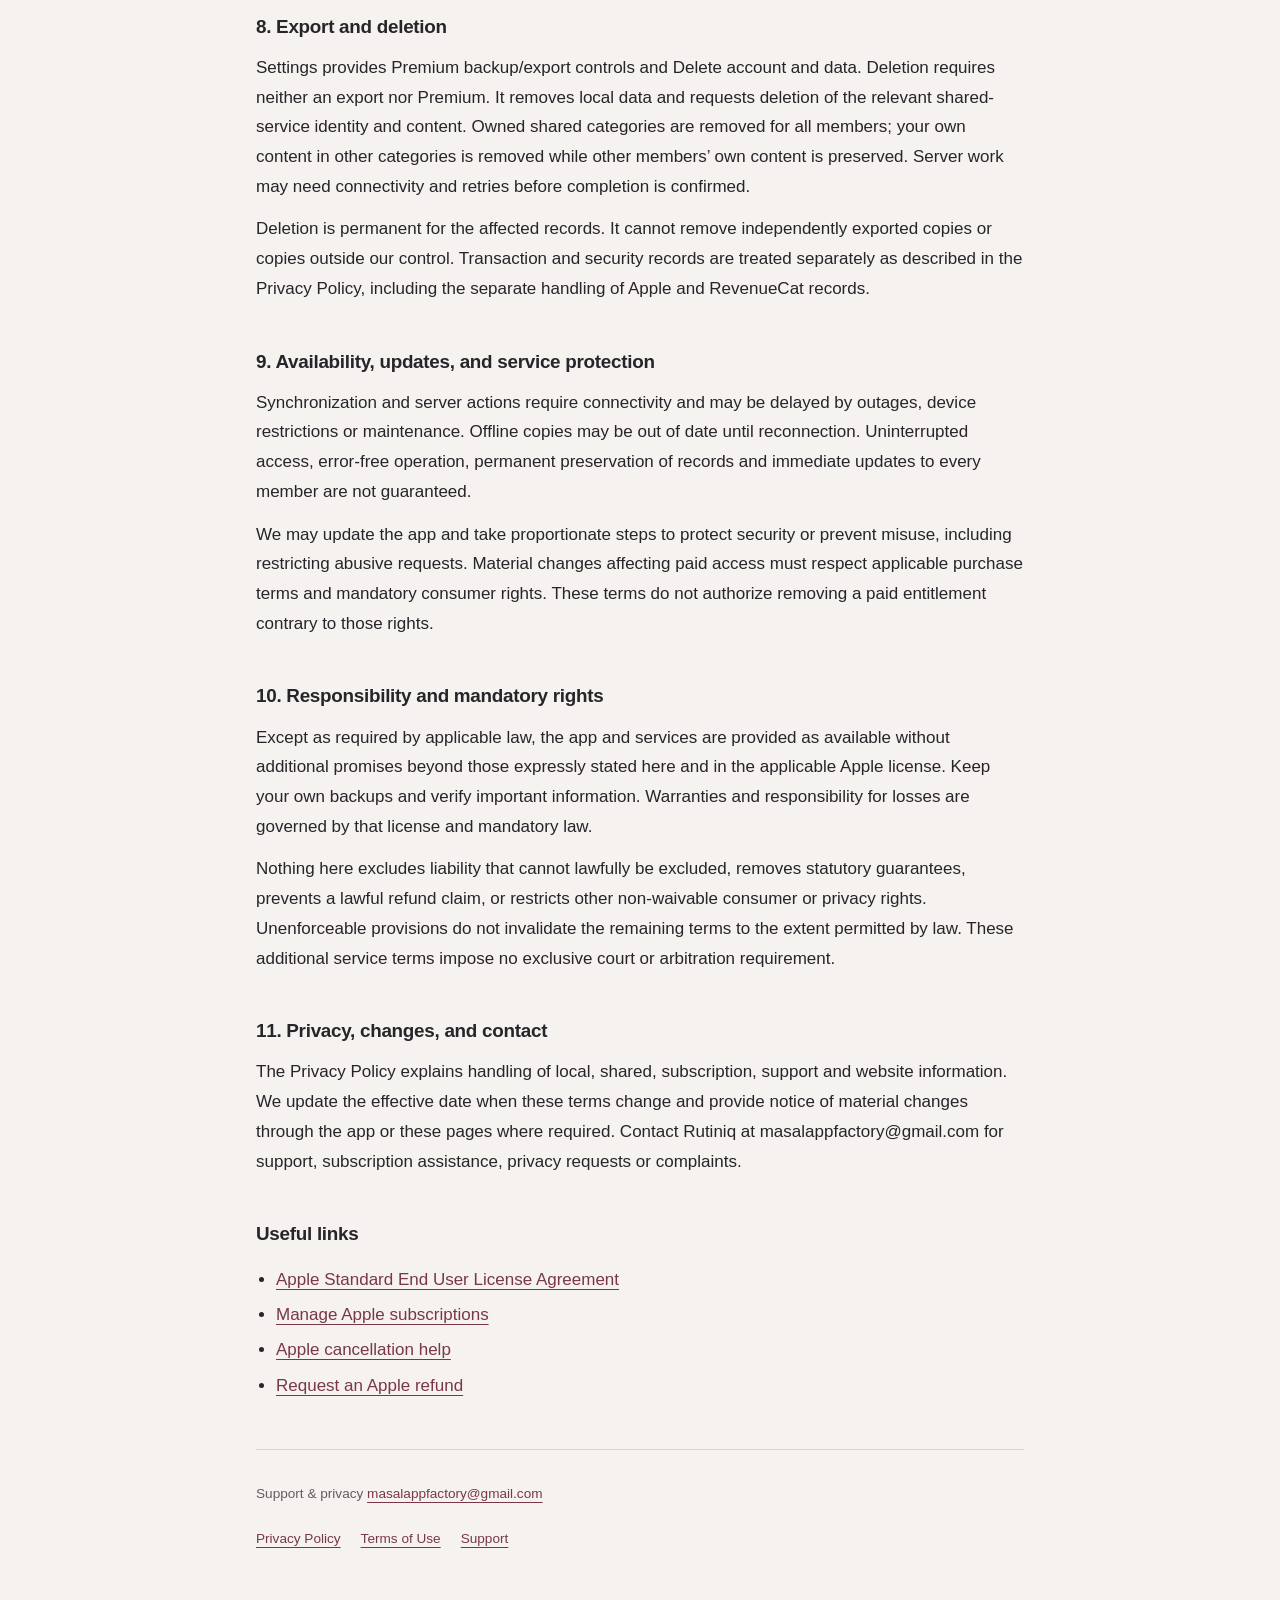
==== commit a0e71272: "Confirm all Today widget sizes and filters are free" ====
--- a/terms-of-use.html
+++ b/terms-of-use.html
@@ -12,7 +12,7 @@
 <body>
 <a class="skip" href="#main">Skip to content</a>
 <header><a class="brand" href="index.html">Rutiniq<span>Routine Tracker</span></a><nav aria-label="Legal documents"><a href="privacy-policy.html">Privacy Policy</a><a href="terms-of-use.html">Terms of Use</a></nav></header>
-<main id="main"><p class="eyebrow">Routine Tracker - Rutiniq</p><h1>Terms of Use</h1><p class="date">Effective date: <time datetime="2026-11-08">November 8, 2026</time></p><p class="intro">These terms govern use of Routine Tracker - Rutiniq (Rutiniq) and its shared-category services. Using the app means you agree to these terms. Questions and support requests can be sent to masalappfactory@gmail.com.</p><aside class="summary"><h2>At a glance</h2><p>You control what you record and share. Premium subscriptions renew through Apple until cancelled. Deleting the app or its sharing account does not cancel a subscription.</p></aside><details class="contents"><summary>On this page</summary><ol><li><a href="#license">1. Application license and eligibility</a></li><li><a href="#purpose">2. Routine tracking and reminders</a></li><li><a href="#storage">3. Personal storage and new installations</a></li><li><a href="#sharing">4. Sharing, invitations, and your content</a></li><li><a href="#plans">5. Free use and Premium</a></li><li><a href="#billing">6. Subscription price, renewal, and payment</a></li><li><a href="#cancel">7. Cancellation, restoration, and refunds</a></li><li><a href="#deletion">8. Export and deletion</a></li><li><a href="#availability">9. Availability, updates, and service protection</a></li><li><a href="#rights">10. Responsibility and mandatory rights</a></li><li><a href="#contact">11. Privacy, changes, and contact</a></li></ol></details><section id="license"><h2>1. Application license and eligibility</h2><p>The iOS app is licensed under Apple’s Standard Licensed Application End User License Agreement, linked below. These additional service terms explain Rutiniq’s features, sharing, subscriptions and data responsibilities; they do not replace that license or remove mandatory consumer rights.</p><p>Use the app only where legally permitted, with parental or guardian authorization where local law requires it. Do not misuse the service, bypass access or subscription controls, compromise security, distribute malicious content, or infringe others’ rights. Applicable App Store usage rules also apply.</p></section><section id="purpose"><h2>2. Routine tracking and reminders</h2><p>Rutiniq organizes recurring tasks, schedules, checklists, history and personal or shared responsibilities. You are responsible for your entries and for performing the underlying tasks.</p><p>Reminder delivery and timing depend on iOS permissions, device settings, operating-system scheduling and connectivity where relevant; they are not guaranteed. Rutiniq does not provide medical advice, diagnosis, emergency monitoring, or professional safety guidance. Maintain independent arrangements for medication, emergencies and other time-critical responsibilities.</p></section><section id="storage"><h2>3. Personal storage and new installations</h2><p>Personal records are stored on your iPhone. With Premium, you can export and import supported private backups yourself. Keep copies you need and protect exported files, which Rutiniq does not password-protect.</p><p>There is no email/password account or sharing-account recovery system. Each new installation creates a new app identity. Uninstalling, device loss or removal of local data can permanently remove access to personal records and your previous sharing identity. A private backup does not recover shared ownership or membership. Restoring a subscription does not restore routine content or an earlier sharing identity.</p></section><section id="sharing"><h2>4. Sharing, invitations, and your content</h2><p>Sharing uploads the selected category and its relevant routines and history to Firebase. Joining requires confirmation of the invitation preview. Each category code can be used by multiple invitees for 24 hours unless revoked earlier. Protect codes: someone with a valid code can join with its assigned permissions.</p><p>Owners manage membership and permissions. Editors can make permitted changes; viewers are read-only. Authorized members can see shared content and retain or export copies. Revoking a code stops new joins with that code, not existing membership. Removing a member stops future server access but cannot recall copies already obtained. Deleting an owned category removes it from the service for everyone.</p><p>You retain rights to your content and allow Rutiniq and its providers to process, store, synchronize and display shared content as needed for the requested service, access control and legal obligations. Share only information you have the right and necessary permissions to share. Do not submit unlawful, abusive, infringing or unauthorized personal information.</p></section><section id="plans"><h2>5. Free use and Premium</h2><p>Free use includes one category you own and up to three routines across categories you own. Archived or paused owned routines count toward the creation limit; occurrences and checklist items are not separate routines. Joining categories is free. Joined categories and role-permitted routines within them do not consume these personal ownership limits.</p><p>Premium includes unlimited owned categories and routines, creating sharing invitations, detailed insights, private backup and restore, and CSV/PDF exports. The paywall may appear when you request Premium features or exceed a Free creation limit. Existing content and history are not deleted solely because Premium ends; role-permitted access to existing shared content remains subject to category permissions. New Premium actions require an active entitlement. An invitation does not grant another member their own Premium subscription.</p></section><section id="billing"><h2>6. Subscription price, renewal, and payment</h2><p>Rutiniq Monthly and Rutiniq Yearly are auto-renewable subscriptions billed monthly and yearly respectively. The paywall and Apple purchase confirmation show the actual localized price and billing period before confirmation. A yearly plan charges the full yearly amount; it is not a monthly payment plan. An introductory offer applies only if explicitly shown in the purchase confirmation.</p><p>Apple charges your Apple Account after purchase confirmation. Subscriptions renew for the selected period unless you turn off renewal before the current period ends under Apple’s billing rules. Apple handles renewal, price-change notices and required consent in accordance with applicable law. RevenueCat verifies status and enables Premium; it does not collect payment-card details.</p></section><section id="cancel"><h2>7. Cancellation, restoration, and refunds</h2><p>Manage or cancel in iPhone Settings → your Apple Account → Subscriptions or through Apple’s Manage Subscriptions link below. Cancellation stops future renewal; access normally continues to the end of the paid period unless Apple applies a refund, revocation or other billing adjustment. Deleting the app, routines or sharing account, or leaving a category, does not cancel an Apple subscription.</p><p>Restore purchases on the paywall restores an eligible active subscription using the Apple Account used to purchase it. It does not recreate deleted records or recover a former sharing identity. Request refunds through Apple’s Report a Problem service. Eligibility is determined by Apple and applicable consumer rights; we do not promise every purchase qualifies.</p></section><section id="deletion"><h2>8. Export and deletion</h2><p>Settings provides Premium backup/export controls and Delete account and data. Deletion requires neither an export nor Premium. It removes local data and requests deletion of the relevant shared-service identity and content. Owned shared categories are removed for all members; your own content in other categories is removed while other members’ own content is preserved. Server work may need connectivity and retries before completion is confirmed.</p><p>Deletion is permanent for the affected records. It cannot remove independently exported copies or copies outside our control. Transaction and security records are treated separately as described in the Privacy Policy, including the separate handling of Apple and RevenueCat records.</p></section><section id="availability"><h2>9. Availability, updates, and service protection</h2><p>Synchronization and server actions require connectivity and may be delayed by outages, device restrictions or maintenance. Offline copies may be out of date until reconnection. Uninterrupted access, error-free operation, permanent preservation of records and immediate updates to every member are not guaranteed.</p><p>We may update the app and take proportionate steps to protect security or prevent misuse, including restricting abusive requests. Material changes affecting paid access must respect applicable purchase terms and mandatory consumer rights. These terms do not authorize removing a paid entitlement contrary to those rights.</p></section><section id="rights"><h2>10. Responsibility and mandatory rights</h2><p>Except as required by applicable law, the app and services are provided as available without additional promises beyond those expressly stated here and in the applicable Apple license. Keep your own backups and verify important information. Warranties and responsibility for losses are governed by that license and mandatory law.</p><p>Nothing here excludes liability that cannot lawfully be excluded, removes statutory guarantees, prevents a lawful refund claim, or restricts other non-waivable consumer or privacy rights. Unenforceable provisions do not invalidate the remaining terms to the extent permitted by law. These additional service terms impose no exclusive court or arbitration requirement.</p></section><section id="contact"><h2>11. Privacy, changes, and contact</h2><p>The Privacy Policy explains handling of local, shared, subscription, support and website information. We update the effective date when these terms change and provide notice of material changes through the app or these pages where required. Contact Rutiniq at masalappfactory@gmail.com for support, subscription assistance, privacy requests or complaints.</p></section><section id="useful-links"><h2>Useful links</h2><ul><li><a href="https://www.apple.com/legal/internet-services/itunes/dev/stdeula/" rel="noreferrer">Apple Standard End User License Agreement</a></li><li><a href="https://apps.apple.com/account/subscriptions" rel="noreferrer">Manage Apple subscriptions</a></li><li><a href="https://support.apple.com/en-us/118428" rel="noreferrer">Apple cancellation help</a></li><li><a href="https://reportaproblem.apple.com/" rel="noreferrer">Request an Apple refund</a></li></ul></section></main>
+<main id="main"><p class="eyebrow">Routine Tracker - Rutiniq</p><h1>Terms of Use</h1><p class="date">Effective date: <time datetime="2026-11-08">November 8, 2026</time></p><p class="intro">These terms govern use of Routine Tracker - Rutiniq (Rutiniq) and its shared-category services. Using the app means you agree to these terms. Questions and support requests can be sent to masalappfactory@gmail.com.</p><aside class="summary"><h2>At a glance</h2><p>You control what you record and share. Premium subscriptions renew through Apple until cancelled. Deleting the app or its sharing account does not cancel a subscription.</p></aside><details class="contents"><summary>On this page</summary><ol><li><a href="#license">1. Application license and eligibility</a></li><li><a href="#purpose">2. Routine tracking and reminders</a></li><li><a href="#storage">3. Personal storage and new installations</a></li><li><a href="#sharing">4. Sharing, invitations, and your content</a></li><li><a href="#plans">5. Free use and Premium</a></li><li><a href="#billing">6. Subscription price, renewal, and payment</a></li><li><a href="#cancel">7. Cancellation, restoration, and refunds</a></li><li><a href="#deletion">8. Export and deletion</a></li><li><a href="#availability">9. Availability, updates, and service protection</a></li><li><a href="#rights">10. Responsibility and mandatory rights</a></li><li><a href="#contact">11. Privacy, changes, and contact</a></li></ol></details><section id="license"><h2>1. Application license and eligibility</h2><p>The iOS app is licensed under Apple’s Standard Licensed Application End User License Agreement, linked below. These additional service terms explain Rutiniq’s features, sharing, subscriptions and data responsibilities; they do not replace that license or remove mandatory consumer rights.</p><p>Use the app only where legally permitted, with parental or guardian authorization where local law requires it. Do not misuse the service, bypass access or subscription controls, compromise security, distribute malicious content, or infringe others’ rights. Applicable App Store usage rules also apply.</p></section><section id="purpose"><h2>2. Routine tracking and reminders</h2><p>Rutiniq organizes recurring tasks, schedules, checklists, history and personal or shared responsibilities. You are responsible for your entries and for performing the underlying tasks.</p><p>Reminder delivery and timing depend on iOS permissions, device settings, operating-system scheduling and connectivity where relevant; they are not guaranteed. Rutiniq does not provide medical advice, diagnosis, emergency monitoring, or professional safety guidance. Maintain independent arrangements for medication, emergencies and other time-critical responsibilities.</p></section><section id="storage"><h2>3. Personal storage and new installations</h2><p>Personal records are stored on your iPhone. With Premium, you can export and import supported private backups yourself. Keep copies you need and protect exported files, which Rutiniq does not password-protect.</p><p>There is no email/password account or sharing-account recovery system. Each new installation creates a new app identity. Uninstalling, device loss or removal of local data can permanently remove access to personal records and your previous sharing identity. A private backup does not recover shared ownership or membership. Restoring a subscription does not restore routine content or an earlier sharing identity.</p></section><section id="sharing"><h2>4. Sharing, invitations, and your content</h2><p>Sharing uploads the selected category and its relevant routines and history to Firebase. Joining requires confirmation of the invitation preview. Each category code can be used by multiple invitees for 24 hours unless revoked earlier. Protect codes: someone with a valid code can join with its assigned permissions.</p><p>Owners manage membership and permissions. Editors can make permitted changes; viewers are read-only. Authorized members can see shared content and retain or export copies. Revoking a code stops new joins with that code, not existing membership. Removing a member stops future server access but cannot recall copies already obtained. Deleting an owned category removes it from the service for everyone.</p><p>You retain rights to your content and allow Rutiniq and its providers to process, store, synchronize and display shared content as needed for the requested service, access control and legal obligations. Share only information you have the right and necessary permissions to share. Do not submit unlawful, abusive, infringing or unauthorized personal information.</p></section><section id="plans"><h2>5. Free use and Premium</h2><p>Free use includes one category you own and up to three routines across categories you own. Archived or paused owned routines count toward the creation limit; occurrences and checklist items are not separate routines. Joining categories is free. Joined categories and role-permitted routines within them do not consume these personal ownership limits. Today widgets in every supported size, including category and Only my routines filters, are free features.</p><p>Premium includes unlimited owned categories and routines, creating sharing invitations, detailed insights, private backup and restore, and CSV/PDF exports. The paywall may appear when you request Premium features or exceed a Free creation limit. Existing content and history are not deleted solely because Premium ends; role-permitted access to existing shared content remains subject to category permissions. New Premium actions require an active entitlement. An invitation does not grant another member their own Premium subscription.</p></section><section id="billing"><h2>6. Subscription price, renewal, and payment</h2><p>Rutiniq Monthly and Rutiniq Yearly are auto-renewable subscriptions billed monthly and yearly respectively. The paywall and Apple purchase confirmation show the actual localized price and billing period before confirmation. A yearly plan charges the full yearly amount; it is not a monthly payment plan. An introductory offer applies only if explicitly shown in the purchase confirmation.</p><p>Apple charges your Apple Account after purchase confirmation. Subscriptions renew for the selected period unless you turn off renewal before the current period ends under Apple’s billing rules. Apple handles renewal, price-change notices and required consent in accordance with applicable law. RevenueCat verifies status and enables Premium; it does not collect payment-card details.</p></section><section id="cancel"><h2>7. Cancellation, restoration, and refunds</h2><p>Manage or cancel in iPhone Settings → your Apple Account → Subscriptions or through Apple’s Manage Subscriptions link below. Cancellation stops future renewal; access normally continues to the end of the paid period unless Apple applies a refund, revocation or other billing adjustment. Deleting the app, routines or sharing account, or leaving a category, does not cancel an Apple subscription.</p><p>Restore purchases on the paywall restores an eligible active subscription using the Apple Account used to purchase it. It does not recreate deleted records or recover a former sharing identity. Request refunds through Apple’s Report a Problem service. Eligibility is determined by Apple and applicable consumer rights; we do not promise every purchase qualifies.</p></section><section id="deletion"><h2>8. Export and deletion</h2><p>Settings provides Premium backup/export controls and Delete account and data. Deletion requires neither an export nor Premium. It removes local data and requests deletion of the relevant shared-service identity and content. Owned shared categories are removed for all members; your own content in other categories is removed while other members’ own content is preserved. Server work may need connectivity and retries before completion is confirmed.</p><p>Deletion is permanent for the affected records. It cannot remove independently exported copies or copies outside our control. Transaction and security records are treated separately as described in the Privacy Policy, including the separate handling of Apple and RevenueCat records.</p></section><section id="availability"><h2>9. Availability, updates, and service protection</h2><p>Synchronization and server actions require connectivity and may be delayed by outages, device restrictions or maintenance. Offline copies may be out of date until reconnection. Uninterrupted access, error-free operation, permanent preservation of records and immediate updates to every member are not guaranteed.</p><p>We may update the app and take proportionate steps to protect security or prevent misuse, including restricting abusive requests. Material changes affecting paid access must respect applicable purchase terms and mandatory consumer rights. These terms do not authorize removing a paid entitlement contrary to those rights.</p></section><section id="rights"><h2>10. Responsibility and mandatory rights</h2><p>Except as required by applicable law, the app and services are provided as available without additional promises beyond those expressly stated here and in the applicable Apple license. Keep your own backups and verify important information. Warranties and responsibility for losses are governed by that license and mandatory law.</p><p>Nothing here excludes liability that cannot lawfully be excluded, removes statutory guarantees, prevents a lawful refund claim, or restricts other non-waivable consumer or privacy rights. Unenforceable provisions do not invalidate the remaining terms to the extent permitted by law. These additional service terms impose no exclusive court or arbitration requirement.</p></section><section id="contact"><h2>11. Privacy, changes, and contact</h2><p>The Privacy Policy explains handling of local, shared, subscription, support and website information. We update the effective date when these terms change and provide notice of material changes through the app or these pages where required. Contact Rutiniq at masalappfactory@gmail.com for support, subscription assistance, privacy requests or complaints.</p></section><section id="useful-links"><h2>Useful links</h2><ul><li><a href="https://www.apple.com/legal/internet-services/itunes/dev/stdeula/" rel="noreferrer">Apple Standard End User License Agreement</a></li><li><a href="https://apps.apple.com/account/subscriptions" rel="noreferrer">Manage Apple subscriptions</a></li><li><a href="https://support.apple.com/en-us/118428" rel="noreferrer">Apple cancellation help</a></li><li><a href="https://reportaproblem.apple.com/" rel="noreferrer">Request an Apple refund</a></li></ul></section></main>
 <footer><p>Support &amp; privacy <a href="mailto:masalappfactory@gmail.com">masalappfactory@gmail.com</a></p><nav aria-label="Footer"><a href="privacy-policy.html">Privacy Policy</a><a href="terms-of-use.html">Terms of Use</a><a href="index.html">Support</a></nav></footer>
 </body>
 </html>
